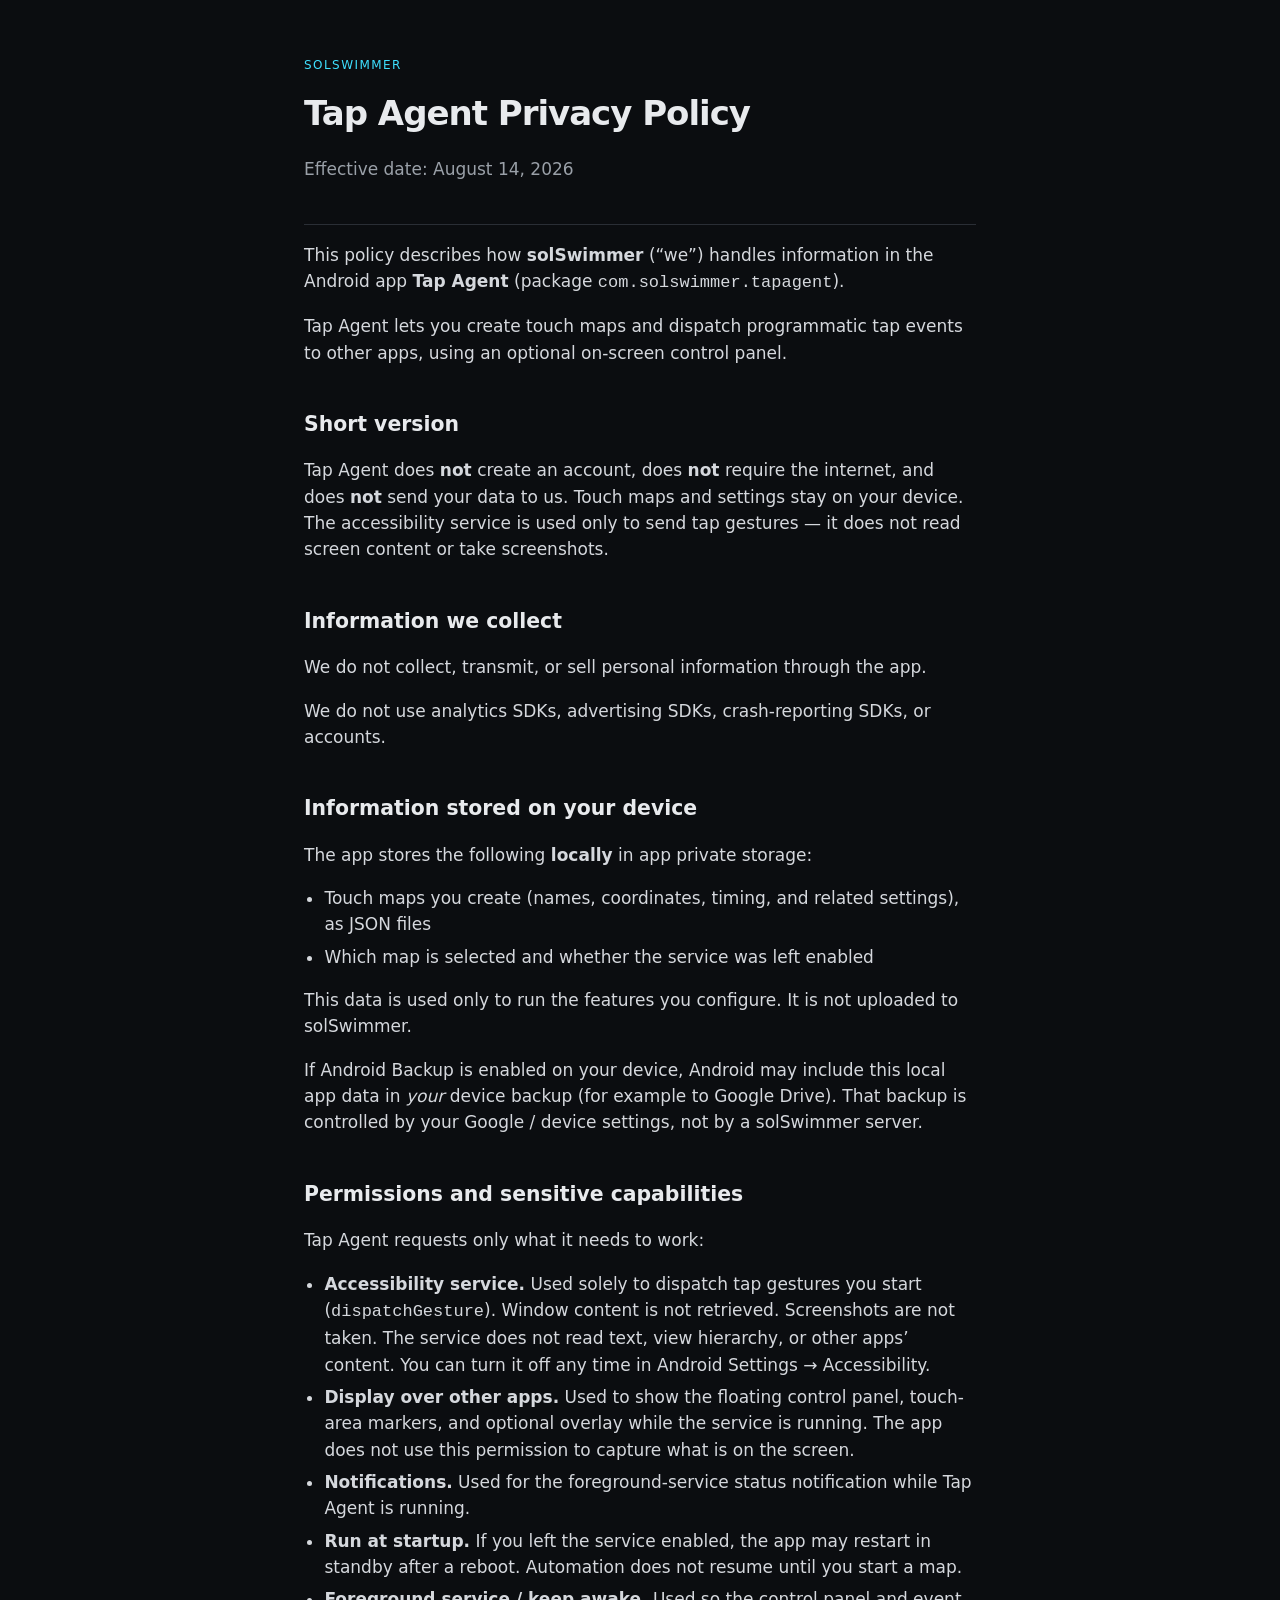
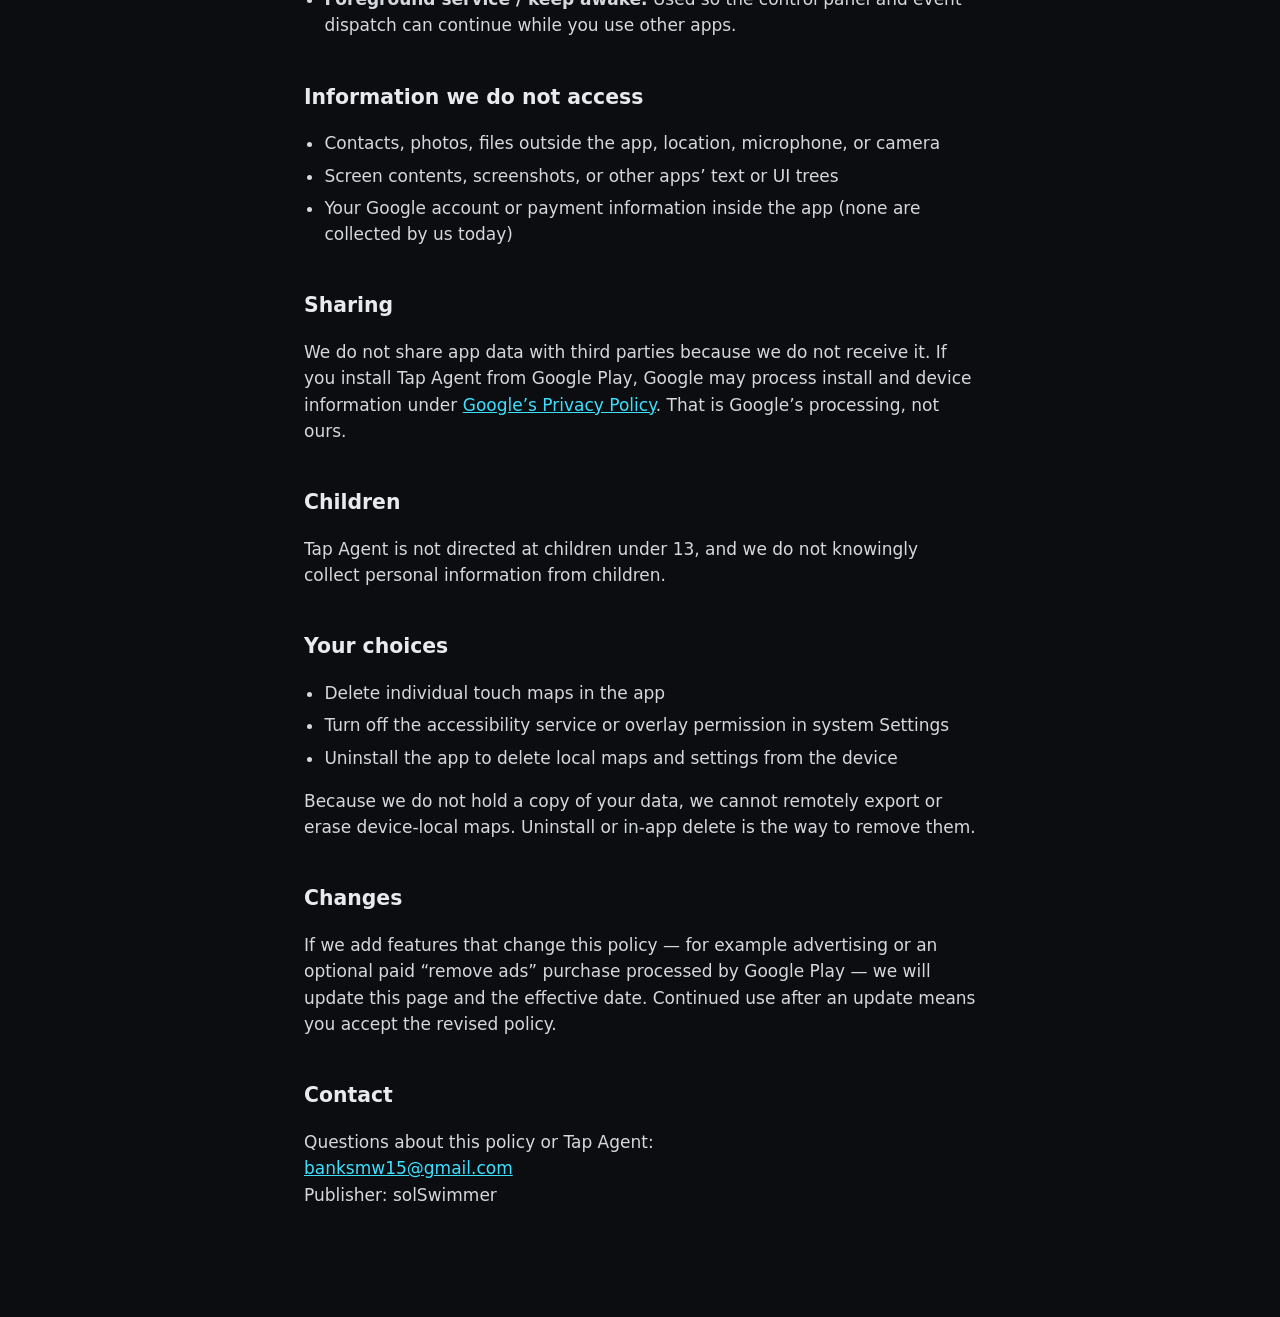
==== index.html @ 1740a68c "Add Tap Agent privacy policy for GitHub Pages." ====
<!DOCTYPE html>
<html lang="en">
<head>
  <meta charset="utf-8" />
  <meta name="viewport" content="width=device-width, initial-scale=1" />
  <title>Tap Agent Privacy Policy</title>
  <meta name="description" content="Privacy policy for Tap Agent by solSwimmer." />
  <style>
    :root {
      --bg: #0b0d10;
      --ink: #e8eaed;
      --muted: #9aa0a8;
      --line: #2a2e35;
      --cyan: #3ee0ff;
    }
    * { box-sizing: border-box; }
    html, body {
      margin: 0;
      background: var(--bg);
      color: var(--ink);
      font: 17px/1.55 "SF Pro Text", "Segoe UI", system-ui, sans-serif;
    }
    main {
      max-width: 720px;
      margin: 0 auto;
      padding: 56px 24px 96px;
    }
    h1 { font-size: 2rem; letter-spacing: -0.03em; margin: 12px 0 8px; }
    h2 { font-size: 1.2rem; margin: 2.1em 0 0.6em; }
    p, li { color: #d5d8dd; }
    .muted { color: var(--muted); }
    a { color: var(--cyan); }
    header { border-bottom: 1px solid var(--line); padding-bottom: 24px; }
    .kicker {
      color: var(--cyan);
      letter-spacing: 0.12em;
      text-transform: uppercase;
      font-size: 12px;
    }
    ul { padding-left: 1.2em; }
    li { margin: 0.35em 0; }
  </style>
</head>
<body>
  <main>
    <header>
      <div class="kicker">solSwimmer</div>
      <h1>Tap Agent Privacy Policy</h1>
      <p class="muted">Effective date: August 14, 2026</p>
    </header>

    <p>
      This policy describes how <strong>solSwimmer</strong> (“we”) handles information in
      the Android app <strong>Tap Agent</strong> (package
      <code>com.solswimmer.tapagent</code>).
    </p>
    <p>
      Tap Agent lets you create touch maps and dispatch programmatic tap events to other
      apps, using an optional on-screen control panel.
    </p>

    <h2>Short version</h2>
    <p>
      Tap Agent does <strong>not</strong> create an account, does <strong>not</strong>
      require the internet, and does <strong>not</strong> send your data to us.
      Touch maps and settings stay on your device. The accessibility service is used
      only to send tap gestures — it does not read screen content or take screenshots.
    </p>

    <h2>Information we collect</h2>
    <p>We do not collect, transmit, or sell personal information through the app.</p>
    <p>We do not use analytics SDKs, advertising SDKs, crash-reporting SDKs, or accounts.</p>

    <h2>Information stored on your device</h2>
    <p>The app stores the following <strong>locally</strong> in app private storage:</p>
    <ul>
      <li>Touch maps you create (names, coordinates, timing, and related settings), as JSON files</li>
      <li>Which map is selected and whether the service was left enabled</li>
    </ul>
    <p>
      This data is used only to run the features you configure. It is not uploaded to
      solSwimmer.
    </p>
    <p>
      If Android Backup is enabled on your device, Android may include this local app
      data in <em>your</em> device backup (for example to Google Drive). That backup is
      controlled by your Google / device settings, not by a solSwimmer server.
    </p>

    <h2>Permissions and sensitive capabilities</h2>
    <p>Tap Agent requests only what it needs to work:</p>
    <ul>
      <li>
        <strong>Accessibility service.</strong>
        Used solely to dispatch tap gestures you start
        (<code>dispatchGesture</code>).
        Window content is not retrieved. Screenshots are not taken.
        The service does not read text, view hierarchy, or other apps’ content.
        You can turn it off any time in Android Settings → Accessibility.
      </li>
      <li>
        <strong>Display over other apps.</strong>
        Used to show the floating control panel, touch-area markers, and optional overlay
        while the service is running. The app does not use this permission to capture
        what is on the screen.
      </li>
      <li>
        <strong>Notifications.</strong>
        Used for the foreground-service status notification while Tap Agent is running.
      </li>
      <li>
        <strong>Run at startup.</strong>
        If you left the service enabled, the app may restart in standby after a reboot.
        Automation does not resume until you start a map.
      </li>
      <li>
        <strong>Foreground service / keep awake.</strong>
        Used so the control panel and event dispatch can continue while you use other apps.
      </li>
    </ul>

    <h2>Information we do not access</h2>
    <ul>
      <li>Contacts, photos, files outside the app, location, microphone, or camera</li>
      <li>Screen contents, screenshots, or other apps’ text or UI trees</li>
      <li>Your Google account or payment information inside the app (none are collected by us today)</li>
    </ul>

    <h2>Sharing</h2>
    <p>
      We do not share app data with third parties because we do not receive it.
      If you install Tap Agent from Google Play, Google may process install and device
      information under
      <a href="https://policies.google.com/privacy">Google’s Privacy Policy</a>.
      That is Google’s processing, not ours.
    </p>

    <h2>Children</h2>
    <p>
      Tap Agent is not directed at children under 13, and we do not knowingly collect
      personal information from children.
    </p>

    <h2>Your choices</h2>
    <ul>
      <li>Delete individual touch maps in the app</li>
      <li>Turn off the accessibility service or overlay permission in system Settings</li>
      <li>Uninstall the app to delete local maps and settings from the device</li>
    </ul>
    <p>
      Because we do not hold a copy of your data, we cannot remotely export or erase
      device-local maps. Uninstall or in-app delete is the way to remove them.
    </p>

    <h2>Changes</h2>
    <p>
      If we add features that change this policy — for example advertising or an
      optional paid “remove ads” purchase processed by Google Play — we will update
      this page and the effective date. Continued use after an update means you accept
      the revised policy.
    </p>

    <h2>Contact</h2>
    <p>
      Questions about this policy or Tap Agent:<br />
      <a href="mailto:banksmw15@gmail.com">banksmw15@gmail.com</a><br />
      Publisher: solSwimmer
    </p>
  </main>
</body>
</html>
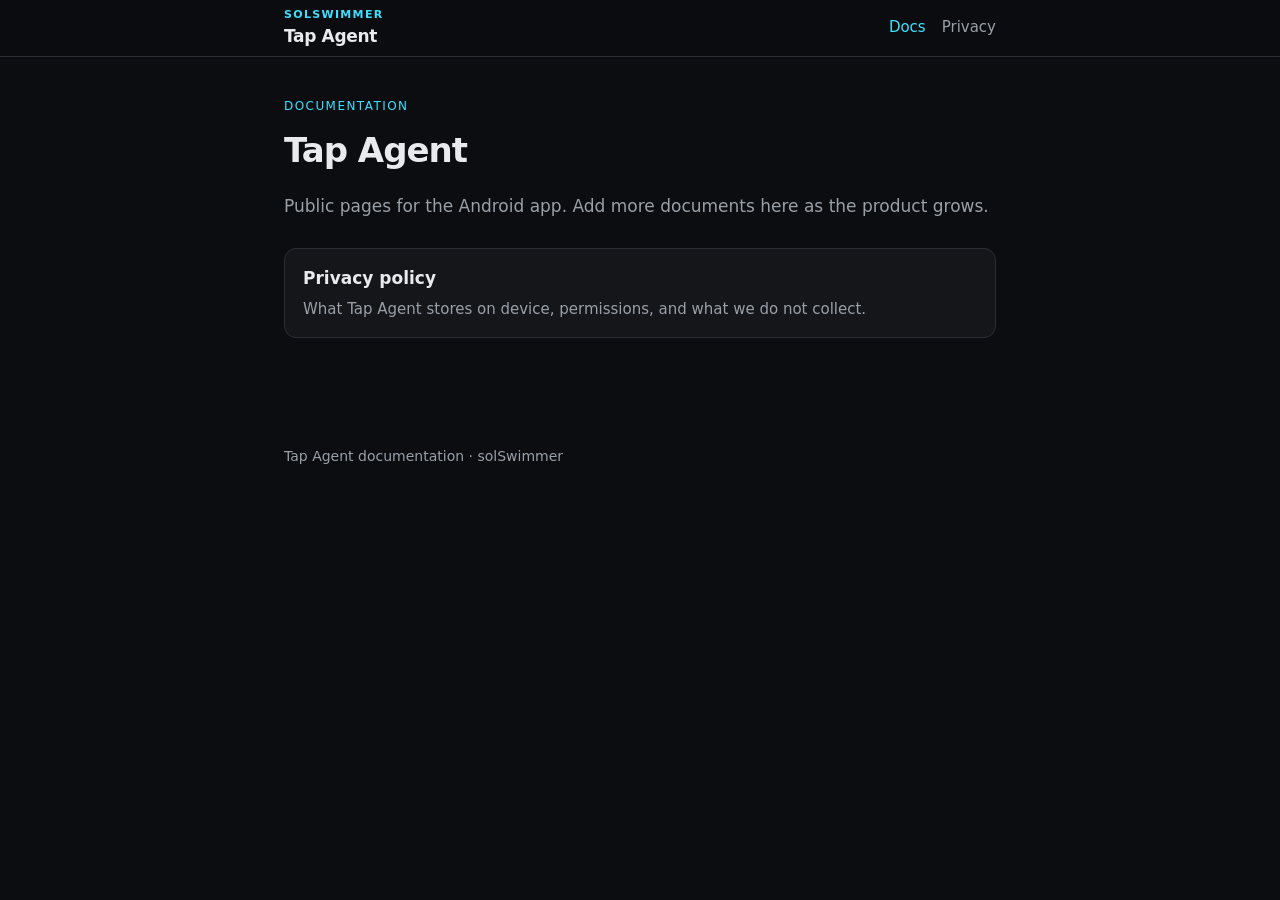
==== commit 359d42b8: "Split docs site into a home page and privacy policy. Shared header/nav so more documents can be adde" ====
--- a/index.html
+++ b/index.html
@@ -3,169 +3,27 @@
 <head>
   <meta charset="utf-8" />
   <meta name="viewport" content="width=device-width, initial-scale=1" />
-  <title>Tap Agent Privacy Policy</title>
-  <meta name="description" content="Privacy policy for Tap Agent by solSwimmer." />
-  <style>
-    :root {
-      --bg: #0b0d10;
-      --ink: #e8eaed;
-      --muted: #9aa0a8;
-      --line: #2a2e35;
-      --cyan: #3ee0ff;
-    }
-    * { box-sizing: border-box; }
-    html, body {
-      margin: 0;
-      background: var(--bg);
-      color: var(--ink);
-      font: 17px/1.55 "SF Pro Text", "Segoe UI", system-ui, sans-serif;
-    }
-    main {
-      max-width: 720px;
-      margin: 0 auto;
-      padding: 56px 24px 96px;
-    }
-    h1 { font-size: 2rem; letter-spacing: -0.03em; margin: 12px 0 8px; }
-    h2 { font-size: 1.2rem; margin: 2.1em 0 0.6em; }
-    p, li { color: #d5d8dd; }
-    .muted { color: var(--muted); }
-    a { color: var(--cyan); }
-    header { border-bottom: 1px solid var(--line); padding-bottom: 24px; }
-    .kicker {
-      color: var(--cyan);
-      letter-spacing: 0.12em;
-      text-transform: uppercase;
-      font-size: 12px;
-    }
-    ul { padding-left: 1.2em; }
-    li { margin: 0.35em 0; }
-  </style>
+  <title>Tap Agent Docs</title>
+  <meta name="description" content="Public documentation for Tap Agent by solSwimmer." />
+  <link rel="stylesheet" href="./css/site.css" />
 </head>
-<body>
+<body data-page="home">
   <main>
-    <header>
-      <div class="kicker">solSwimmer</div>
-      <h1>Tap Agent Privacy Policy</h1>
-      <p class="muted">Effective date: August 14, 2026</p>
-    </header>
-
-    <p>
-      This policy describes how <strong>solSwimmer</strong> (“we”) handles information in
-      the Android app <strong>Tap Agent</strong> (package
-      <code>com.solswimmer.tapagent</code>).
-    </p>
-    <p>
-      Tap Agent lets you create touch maps and dispatch programmatic tap events to other
-      apps, using an optional on-screen control panel.
+    <div class="page-kicker">Documentation</div>
+    <h1>Tap Agent</h1>
+    <p class="muted">
+      Public pages for the Android app. Add more documents here as the product grows.
     </p>
 
-    <h2>Short version</h2>
-    <p>
-      Tap Agent does <strong>not</strong> create an account, does <strong>not</strong>
-      require the internet, and does <strong>not</strong> send your data to us.
-      Touch maps and settings stay on your device. The accessibility service is used
-      only to send tap gestures — it does not read screen content or take screenshots.
-    </p>
-
-    <h2>Information we collect</h2>
-    <p>We do not collect, transmit, or sell personal information through the app.</p>
-    <p>We do not use analytics SDKs, advertising SDKs, crash-reporting SDKs, or accounts.</p>
-
-    <h2>Information stored on your device</h2>
-    <p>The app stores the following <strong>locally</strong> in app private storage:</p>
-    <ul>
-      <li>Touch maps you create (names, coordinates, timing, and related settings), as JSON files</li>
-      <li>Which map is selected and whether the service was left enabled</li>
-    </ul>
-    <p>
-      This data is used only to run the features you configure. It is not uploaded to
-      solSwimmer.
-    </p>
-    <p>
-      If Android Backup is enabled on your device, Android may include this local app
-      data in <em>your</em> device backup (for example to Google Drive). That backup is
-      controlled by your Google / device settings, not by a solSwimmer server.
-    </p>
-
-    <h2>Permissions and sensitive capabilities</h2>
-    <p>Tap Agent requests only what it needs to work:</p>
-    <ul>
+    <ul class="doc-list">
       <li>
-        <strong>Accessibility service.</strong>
-        Used solely to dispatch tap gestures you start
-        (<code>dispatchGesture</code>).
-        Window content is not retrieved. Screenshots are not taken.
-        The service does not read text, view hierarchy, or other apps’ content.
-        You can turn it off any time in Android Settings → Accessibility.
-      </li>
-      <li>
-        <strong>Display over other apps.</strong>
-        Used to show the floating control panel, touch-area markers, and optional overlay
-        while the service is running. The app does not use this permission to capture
-        what is on the screen.
-      </li>
-      <li>
-        <strong>Notifications.</strong>
-        Used for the foreground-service status notification while Tap Agent is running.
-      </li>
-      <li>
-        <strong>Run at startup.</strong>
-        If you left the service enabled, the app may restart in standby after a reboot.
-        Automation does not resume until you start a map.
-      </li>
-      <li>
-        <strong>Foreground service / keep awake.</strong>
-        Used so the control panel and event dispatch can continue while you use other apps.
+        <a href="./privacy.html">
+          <strong>Privacy policy</strong>
+          <span>What Tap Agent stores on device, permissions, and what we do not collect.</span>
+        </a>
       </li>
     </ul>
-
-    <h2>Information we do not access</h2>
-    <ul>
-      <li>Contacts, photos, files outside the app, location, microphone, or camera</li>
-      <li>Screen contents, screenshots, or other apps’ text or UI trees</li>
-      <li>Your Google account or payment information inside the app (none are collected by us today)</li>
-    </ul>
-
-    <h2>Sharing</h2>
-    <p>
-      We do not share app data with third parties because we do not receive it.
-      If you install Tap Agent from Google Play, Google may process install and device
-      information under
-      <a href="https://policies.google.com/privacy">Google’s Privacy Policy</a>.
-      That is Google’s processing, not ours.
-    </p>
-
-    <h2>Children</h2>
-    <p>
-      Tap Agent is not directed at children under 13, and we do not knowingly collect
-      personal information from children.
-    </p>
-
-    <h2>Your choices</h2>
-    <ul>
-      <li>Delete individual touch maps in the app</li>
-      <li>Turn off the accessibility service or overlay permission in system Settings</li>
-      <li>Uninstall the app to delete local maps and settings from the device</li>
-    </ul>
-    <p>
-      Because we do not hold a copy of your data, we cannot remotely export or erase
-      device-local maps. Uninstall or in-app delete is the way to remove them.
-    </p>
-
-    <h2>Changes</h2>
-    <p>
-      If we add features that change this policy — for example advertising or an
-      optional paid “remove ads” purchase processed by Google Play — we will update
-      this page and the effective date. Continued use after an update means you accept
-      the revised policy.
-    </p>
-
-    <h2>Contact</h2>
-    <p>
-      Questions about this policy or Tap Agent:<br />
-      <a href="mailto:banksmw15@gmail.com">banksmw15@gmail.com</a><br />
-      Publisher: solSwimmer
-    </p>
   </main>
+  <script src="./js/site.js"></script>
 </body>
 </html>
--- a/css/site.css
+++ b/css/site.css
@@ -0,0 +1,128 @@
+:root {
+  --bg: #0b0d10;
+  --panel: #14161a;
+  --ink: #e8eaed;
+  --muted: #9aa0a8;
+  --line: #2a2e35;
+  --cyan: #3ee0ff;
+}
+
+* { box-sizing: border-box; }
+
+html, body {
+  margin: 0;
+  background: var(--bg);
+  color: var(--ink);
+  font: 17px/1.55 "SF Pro Text", "Segoe UI", system-ui, sans-serif;
+}
+
+a { color: var(--cyan); }
+code { font-size: 0.92em; }
+
+.site-header {
+  border-bottom: 1px solid var(--line);
+  background: #0b0d10ee;
+  position: sticky;
+  top: 0;
+  backdrop-filter: blur(10px);
+}
+
+.site-header-inner,
+main {
+  max-width: 760px;
+  margin: 0 auto;
+  padding: 0 24px;
+}
+
+.site-header-inner {
+  display: flex;
+  align-items: center;
+  justify-content: space-between;
+  gap: 16px;
+  min-height: 56px;
+}
+
+.brand {
+  color: var(--ink);
+  text-decoration: none;
+  font-weight: 650;
+  letter-spacing: -0.02em;
+}
+
+.brand span {
+  color: var(--cyan);
+  font-size: 11px;
+  letter-spacing: 0.12em;
+  text-transform: uppercase;
+  display: block;
+  font-weight: 600;
+}
+
+nav {
+  display: flex;
+  gap: 16px;
+}
+
+nav a {
+  color: var(--muted);
+  text-decoration: none;
+  font-size: 15px;
+}
+
+nav a:hover,
+nav a[aria-current="page"] {
+  color: var(--cyan);
+}
+
+main { padding: 40px 24px 96px; }
+
+h1 { font-size: 2rem; letter-spacing: -0.03em; margin: 8px 0; }
+h2 { font-size: 1.2rem; margin: 2.1em 0 0.6em; }
+p, li { color: #d5d8dd; }
+.muted { color: var(--muted); }
+
+.page-kicker {
+  color: var(--cyan);
+  letter-spacing: 0.12em;
+  text-transform: uppercase;
+  font-size: 12px;
+}
+
+ul { padding-left: 1.2em; }
+li { margin: 0.35em 0; }
+
+.doc-list {
+  list-style: none;
+  padding: 0;
+  margin: 28px 0 0;
+}
+
+.doc-list li { margin: 0 0 12px; }
+
+.doc-list a {
+  display: block;
+  text-decoration: none;
+  color: inherit;
+  border: 1px solid var(--line);
+  background: var(--panel);
+  border-radius: 12px;
+  padding: 16px 18px;
+}
+
+.doc-list a:hover { border-color: var(--cyan); }
+
+.doc-list strong {
+  display: block;
+  color: var(--ink);
+  margin-bottom: 4px;
+}
+
+.doc-list span { color: var(--muted); font-size: 15px; }
+
+.site-footer {
+  max-width: 760px;
+  margin: 0 auto;
+  padding: 0 24px 48px;
+  color: var(--muted);
+  font-size: 14px;
+}
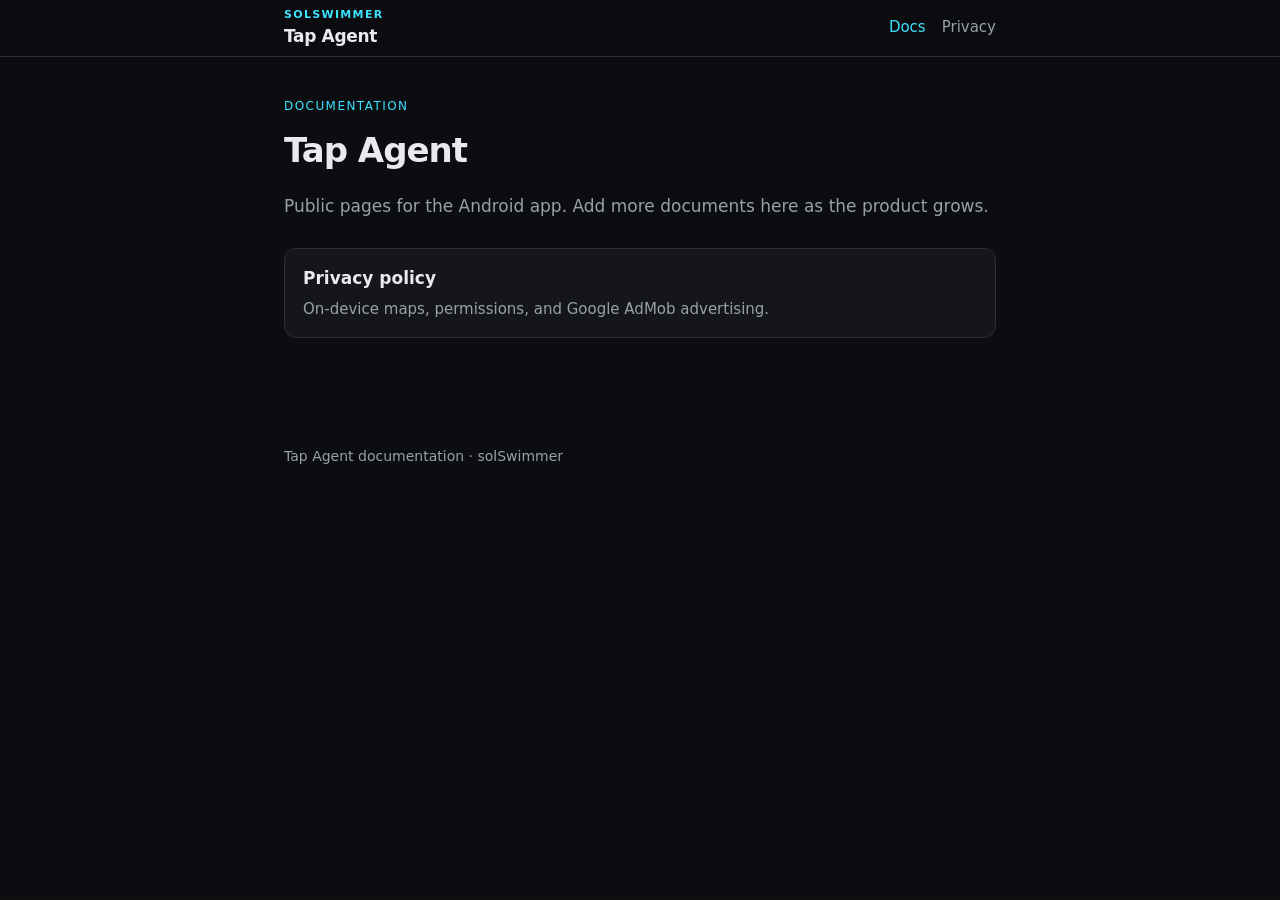
==== commit a1406551: "Disclose Google AdMob in the privacy policy." ====
--- a/index.html
+++ b/index.html
@@ -19,7 +19,7 @@
       <li>
         <a href="./privacy.html">
           <strong>Privacy policy</strong>
-          <span>What Tap Agent stores on device, permissions, and what we do not collect.</span>
+          <span>On-device maps, permissions, and Google AdMob advertising.</span>
         </a>
       </li>
     </ul>
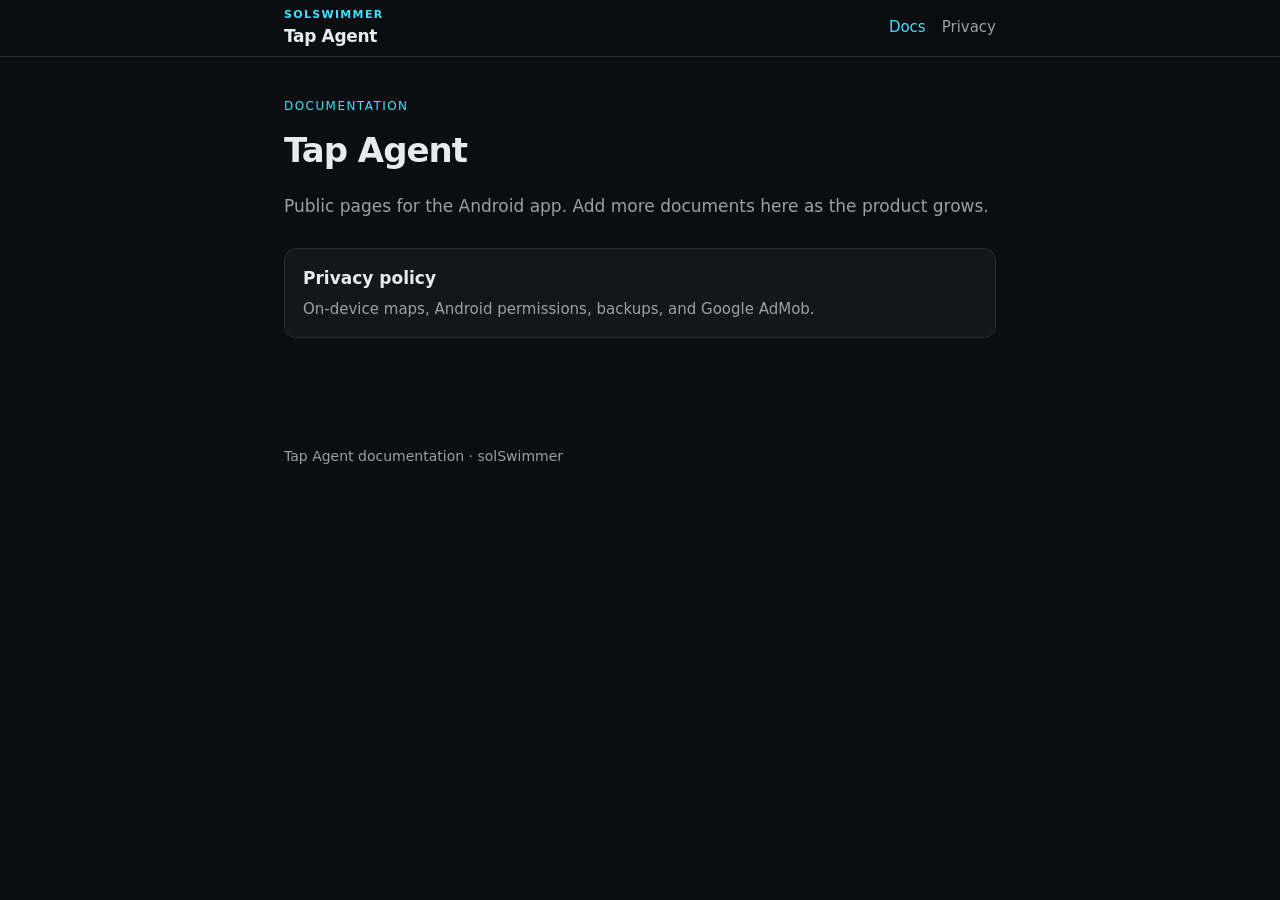
==== commit 6b73b96d: "Tighten privacy policy against Play review risks. Narrow AdMob, backup, maps, children, and permissi" ====
--- a/index.html
+++ b/index.html
@@ -19,7 +19,7 @@
       <li>
         <a href="./privacy.html">
           <strong>Privacy policy</strong>
-          <span>On-device maps, permissions, and Google AdMob advertising.</span>
+          <span>On-device maps, Android permissions, backups, and Google AdMob.</span>
         </a>
       </li>
     </ul>
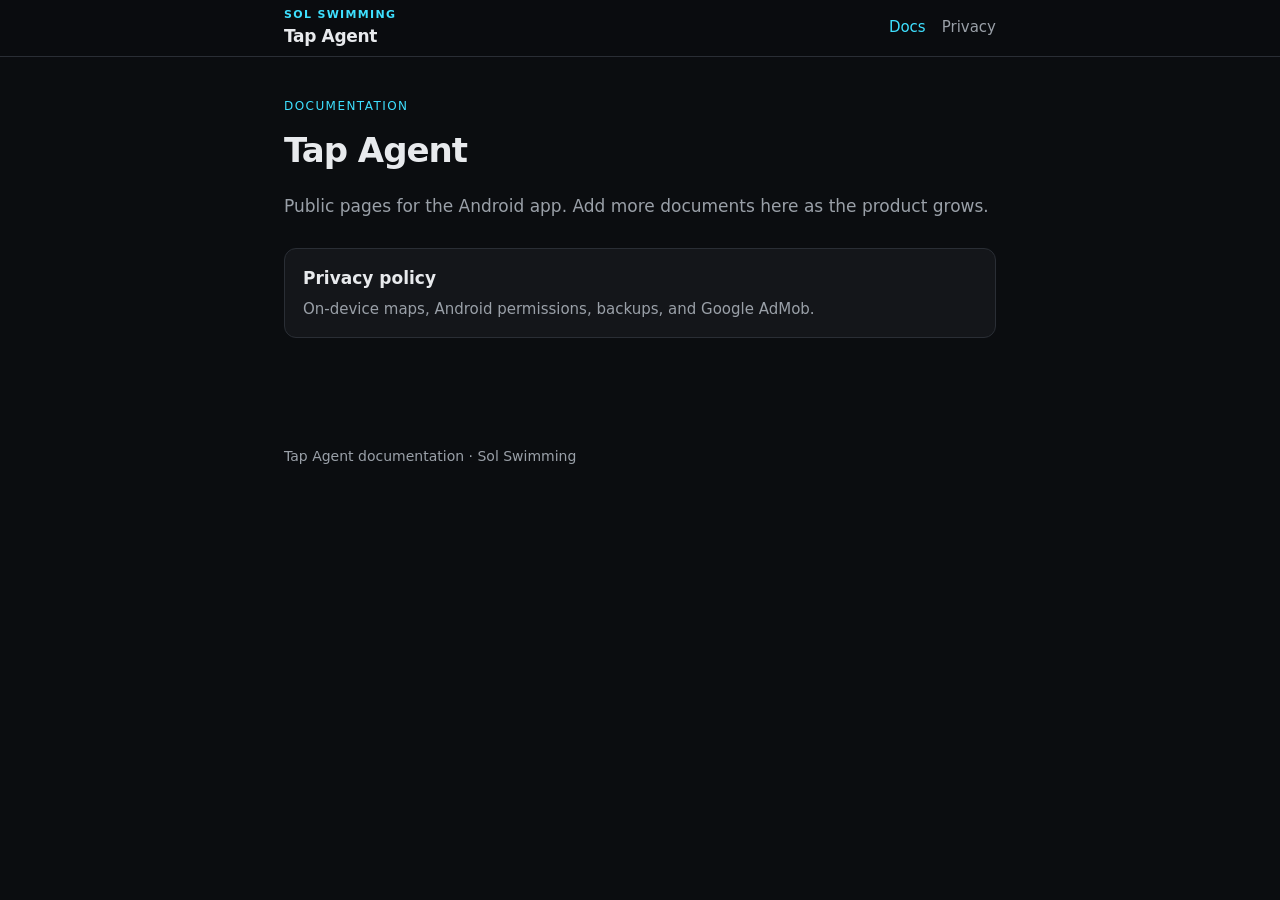
==== commit a2eaf11f: "Use Sol Swimming as the Play Console publisher name." ====
--- a/index.html
+++ b/index.html
@@ -4,7 +4,7 @@
   <meta charset="utf-8" />
   <meta name="viewport" content="width=device-width, initial-scale=1" />
   <title>Tap Agent Docs</title>
-  <meta name="description" content="Public documentation for Tap Agent by solSwimmer." />
+  <meta name="description" content="Public documentation for Tap Agent by Sol Swimming." />
   <link rel="stylesheet" href="./css/site.css" />
 </head>
 <body data-page="home">
